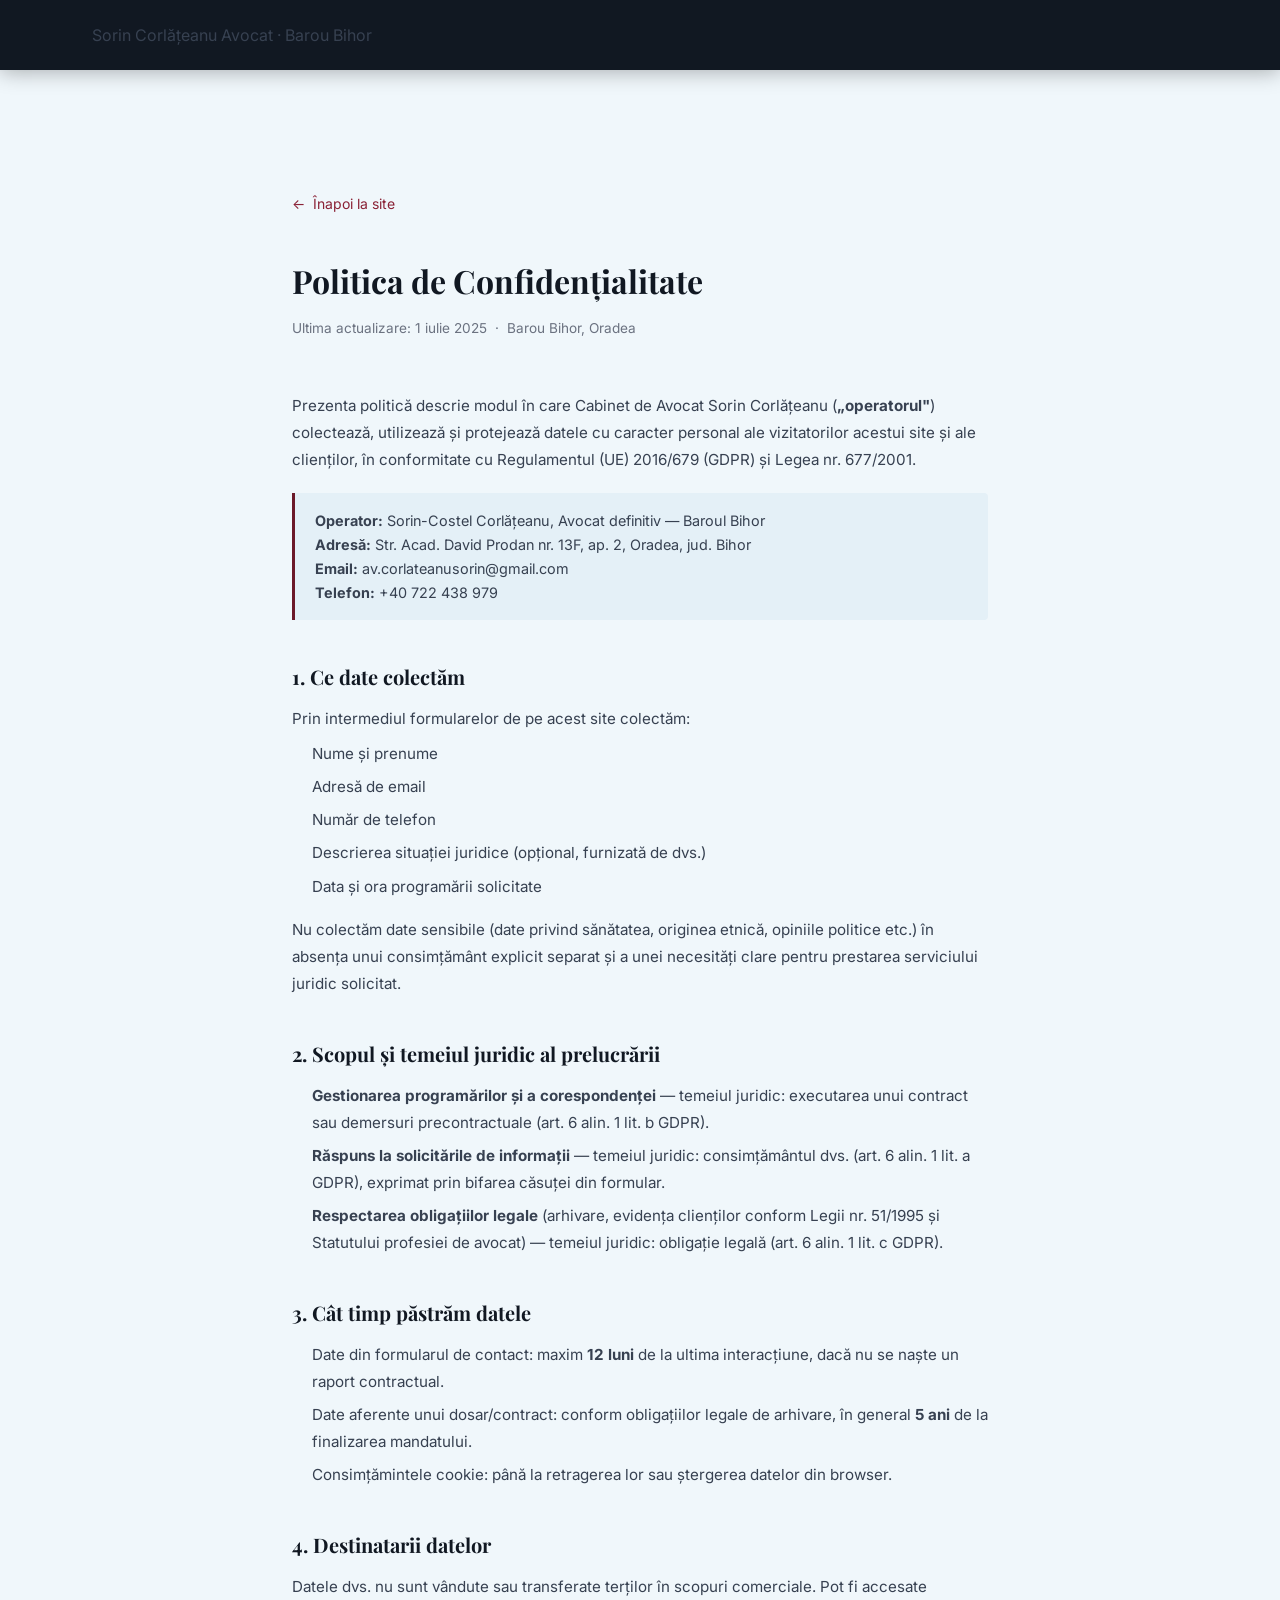
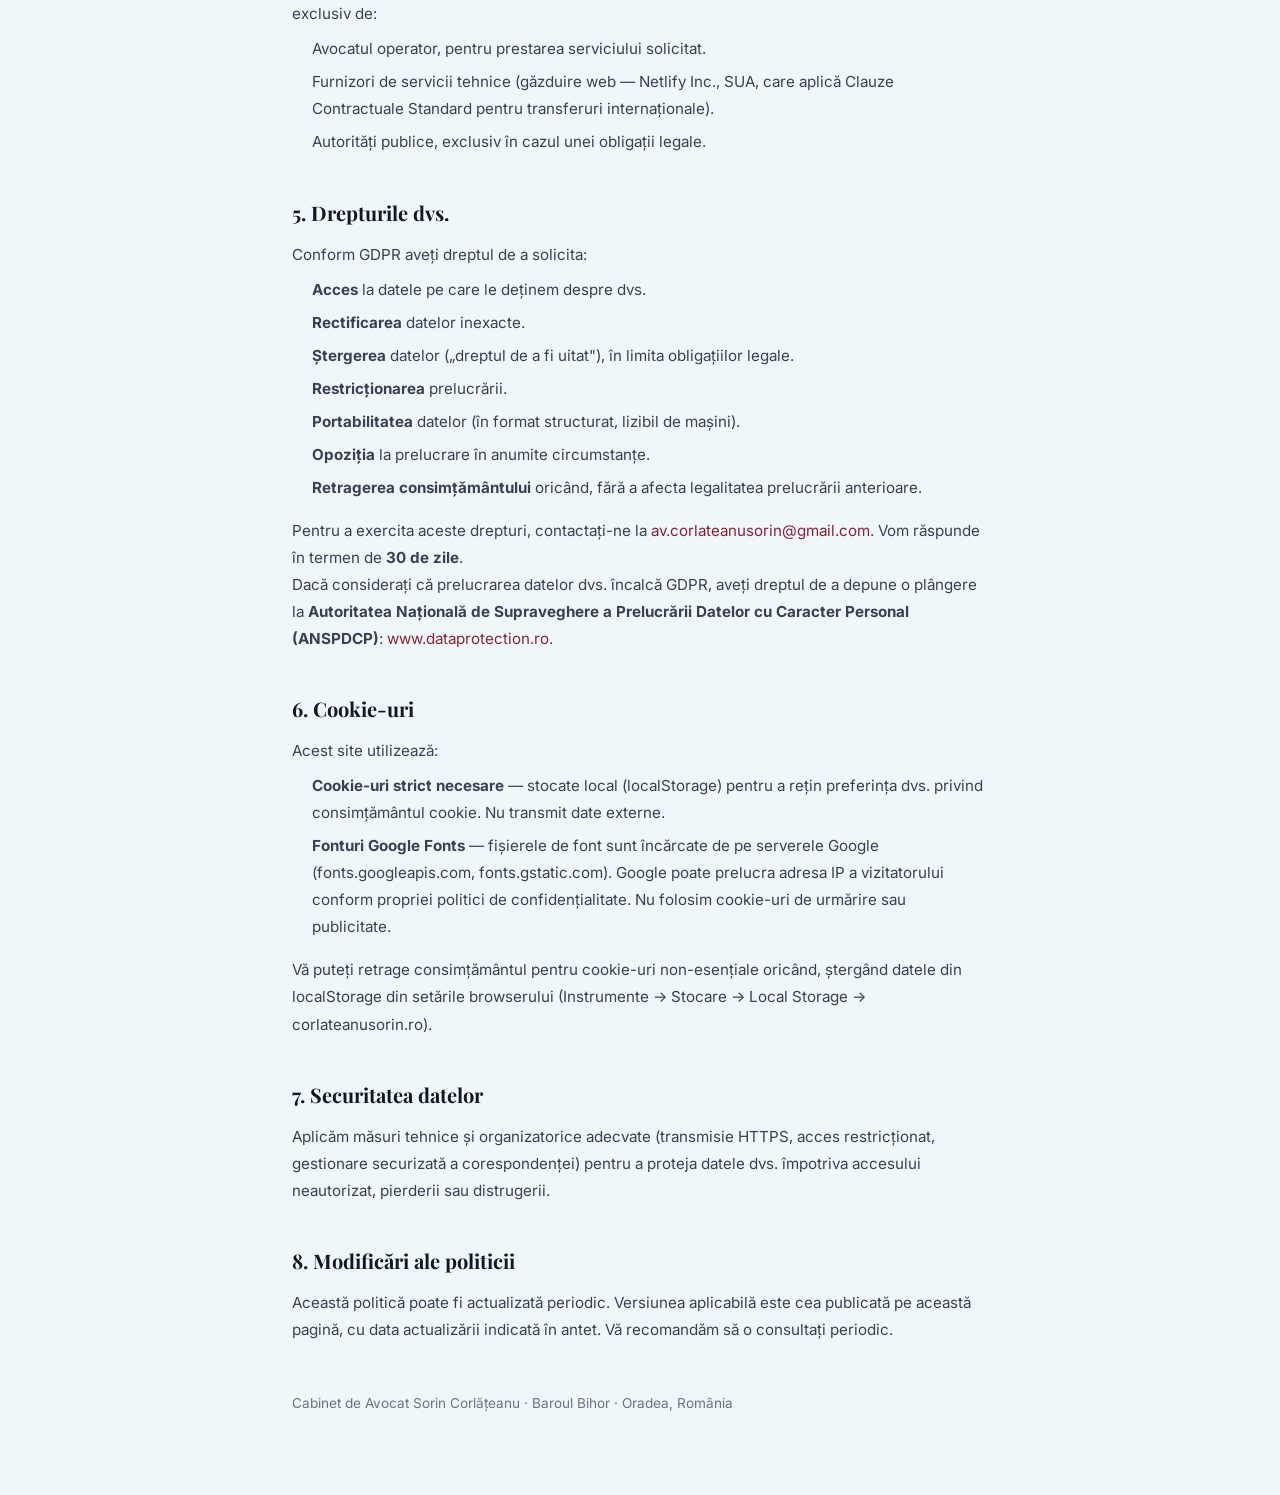
==== politica-confidentialitate.html @ 94edd4a7 "feat: initial commit — site avocat Sorin Corlățeanu HTML/CSS/JS pur: hero, despre, servicii, spete (" ====
<!DOCTYPE html>
<html lang="ro">
<head>
  <meta charset="UTF-8">
  <meta name="viewport" content="width=device-width, initial-scale=1.0">
  <meta name="robots" content="noindex, follow">
  <title>Politica de Confidențialitate — Av. Sorin Corlățeanu</title>
  <link rel="preconnect" href="https://fonts.googleapis.com">
  <link rel="preconnect" href="https://fonts.gstatic.com" crossorigin>
  <link href="https://fonts.googleapis.com/css2?family=Playfair+Display:ital,wght@0,400;0,600;0,700;1,400&family=Inter:wght@300;400;500;600&display=swap" rel="stylesheet">
  <link rel="stylesheet" href="css/style.css">
  <style>
    .policy-page { max-width: 760px; margin: 0 auto; padding: 120px 32px 80px; }
    .policy-page h1 { font-family: var(--serif); font-size: 2rem; color: var(--text-1); margin-bottom: 8px; }
    .policy-page .meta { font-size: 0.85rem; color: var(--text-3); margin-bottom: 52px; }
    .policy-page h2 { font-family: var(--serif); font-size: 1.25rem; color: var(--text-1); margin: 40px 0 12px; }
    .policy-page p, .policy-page li { font-size: 0.95rem; line-height: 1.78; color: var(--text-2); }
    .policy-page ul { padding-left: 20px; margin: 8px 0 16px; }
    .policy-page li { margin-bottom: 6px; }
    .policy-page a { color: var(--gold-mid); }
    .policy-page a:hover { color: var(--gold-light); }
    .back-link { display: inline-flex; align-items: center; gap: 8px; font-size: 0.875rem; color: var(--text-3); text-decoration: none; margin-bottom: 40px; }
    .back-link:hover { color: var(--gold-mid); }
    .back-link::before { content: '←'; }
    .highlight-box { background: var(--bg-alt); border-left: 3px solid var(--gold); border-radius: 0 var(--r-sm) var(--r-sm) 0; padding: 16px 20px; margin: 20px 0; font-size: 0.9rem; color: var(--text-2); }
  </style>
</head>
<body>
  <nav class="navbar scrolled" style="position:relative;">
    <div class="nav-container">
      <a href="index.html" class="nav-brand">
        <span class="brand-name">Sorin Corlățeanu</span>
        <span class="brand-subtitle">Avocat · Barou Bihor</span>
      </a>
    </div>
  </nav>

  <main class="policy-page">
    <a href="index.html" class="back-link">Înapoi la site</a>

    <h1>Politica de Confidențialitate</h1>
    <p class="meta">Ultima actualizare: 1 iulie 2025 &nbsp;·&nbsp; Barou Bihor, Oradea</p>

    <p>
      Prezenta politică descrie modul în care Cabinet de Avocat Sorin Corlățeanu
      (<strong>„operatorul"</strong>) colectează, utilizează și protejează datele cu caracter
      personal ale vizitatorilor acestui site și ale clienților, în conformitate cu
      Regulamentul (UE) 2016/679 (GDPR) și Legea nr. 677/2001.
    </p>

    <div class="highlight-box">
      <strong>Operator:</strong> Sorin-Costel Corlățeanu, Avocat definitiv — Baroul Bihor<br>
      <strong>Adresă:</strong> Str. Acad. David Prodan nr. 13F, ap. 2, Oradea, jud. Bihor<br>
      <strong>Email:</strong> av.corlateanusorin@gmail.com<br>
      <strong>Telefon:</strong> +40 722 438 979
    </div>

    <h2>1. Ce date colectăm</h2>
    <p>Prin intermediul formularelor de pe acest site colectăm:</p>
    <ul>
      <li>Nume și prenume</li>
      <li>Adresă de email</li>
      <li>Număr de telefon</li>
      <li>Descrierea situației juridice (opțional, furnizată de dvs.)</li>
      <li>Data și ora programării solicitate</li>
    </ul>
    <p>
      Nu colectăm date sensibile (date privind sănătatea, originea etnică, opiniile politice etc.)
      în absența unui consimțământ explicit separat și a unei necesități clare pentru prestarea
      serviciului juridic solicitat.
    </p>

    <h2>2. Scopul și temeiul juridic al prelucrării</h2>
    <ul>
      <li>
        <strong>Gestionarea programărilor și a corespondenței</strong> —
        temeiul juridic: executarea unui contract sau demersuri precontractuale
        (art. 6 alin. 1 lit. b GDPR).
      </li>
      <li>
        <strong>Răspuns la solicitările de informații</strong> —
        temeiul juridic: consimțământul dvs. (art. 6 alin. 1 lit. a GDPR),
        exprimat prin bifarea căsuței din formular.
      </li>
      <li>
        <strong>Respectarea obligațiilor legale</strong> (arhivare, evidența clienților conform
        Legii nr. 51/1995 și Statutului profesiei de avocat) —
        temeiul juridic: obligație legală (art. 6 alin. 1 lit. c GDPR).
      </li>
    </ul>

    <h2>3. Cât timp păstrăm datele</h2>
    <ul>
      <li>Date din formularul de contact: maxim <strong>12 luni</strong> de la ultima interacțiune, dacă nu se naște un raport contractual.</li>
      <li>Date aferente unui dosar/contract: conform obligațiilor legale de arhivare, în general <strong>5 ani</strong> de la finalizarea mandatului.</li>
      <li>Consimțămintele cookie: până la retragerea lor sau ștergerea datelor din browser.</li>
    </ul>

    <h2>4. Destinatarii datelor</h2>
    <p>
      Datele dvs. nu sunt vândute sau transferate terților în scopuri comerciale.
      Pot fi accesate exclusiv de:
    </p>
    <ul>
      <li>Avocatul operator, pentru prestarea serviciului solicitat.</li>
      <li>Furnizori de servicii tehnice (găzduire web — Netlify Inc., SUA, care aplică Clauze Contractuale Standard pentru transferuri internaționale).</li>
      <li>Autorități publice, exclusiv în cazul unei obligații legale.</li>
    </ul>

    <h2>5. Drepturile dvs.</h2>
    <p>Conform GDPR aveți dreptul de a solicita:</p>
    <ul>
      <li><strong>Acces</strong> la datele pe care le deținem despre dvs.</li>
      <li><strong>Rectificarea</strong> datelor inexacte.</li>
      <li><strong>Ștergerea</strong> datelor („dreptul de a fi uitat"), în limita obligațiilor legale.</li>
      <li><strong>Restricționarea</strong> prelucrării.</li>
      <li><strong>Portabilitatea</strong> datelor (în format structurat, lizibil de mașini).</li>
      <li><strong>Opoziția</strong> la prelucrare în anumite circumstanțe.</li>
      <li><strong>Retragerea consimțământului</strong> oricând, fără a afecta legalitatea prelucrării anterioare.</li>
    </ul>
    <p>
      Pentru a exercita aceste drepturi, contactați-ne la
      <a href="mailto:av.corlateanusorin@gmail.com">av.corlateanusorin@gmail.com</a>.
      Vom răspunde în termen de <strong>30 de zile</strong>.
    </p>
    <p>
      Dacă considerați că prelucrarea datelor dvs. încalcă GDPR, aveți dreptul de a depune o
      plângere la <strong>Autoritatea Națională de Supraveghere a Prelucrării Datelor cu Caracter Personal (ANSPDCP)</strong>:
      <a href="https://www.dataprotection.ro" target="_blank" rel="noopener">www.dataprotection.ro</a>.
    </p>

    <h2 id="cookies">6. Cookie-uri</h2>
    <p>Acest site utilizează:</p>
    <ul>
      <li>
        <strong>Cookie-uri strict necesare</strong> — stocate local (localStorage) pentru a rețin
        preferința dvs. privind consimțământul cookie. Nu transmit date externe.
      </li>
      <li>
        <strong>Fonturi Google Fonts</strong> — fișierele de font sunt încărcate de pe serverele
        Google (fonts.googleapis.com, fonts.gstatic.com). Google poate prelucra adresa IP a
        vizitatorului conform propriei politici de confidențialitate. Nu folosim cookie-uri
        de urmărire sau publicitate.
      </li>
    </ul>
    <p>
      Vă puteți retrage consimțământul pentru cookie-uri non-esențiale oricând,
      ștergând datele din localStorage din setările browserului (Instrumente → Stocare →
      Local Storage → corlateanusorin.ro).
    </p>

    <h2>7. Securitatea datelor</h2>
    <p>
      Aplicăm măsuri tehnice și organizatorice adecvate (transmisie HTTPS, acces restricționat,
      gestionare securizată a corespondenței) pentru a proteja datele dvs. împotriva
      accesului neautorizat, pierderii sau distrugerii.
    </p>

    <h2>8. Modificări ale politicii</h2>
    <p>
      Această politică poate fi actualizată periodic. Versiunea aplicabilă este cea publicată
      pe această pagină, cu data actualizării indicată în antet. Vă recomandăm să o consultați
      periodic.
    </p>

    <p style="margin-top: 48px; font-size: 0.85rem; color: var(--text-3);">
      Cabinet de Avocat Sorin Corlățeanu · Baroul Bihor · Oradea, România
    </p>
  </main>
</body>
</html>
---- css/style.css ----
/* ============================================================
   VARIABILE & RESET
   ============================================================ */
:root {
  /* Fundal */
  --bg-page:    #f0f7fb;      /* albastru marin foarte deschis */
  --bg-alt:     #e4f0f7;      /* ușor mai adânc — secțiuni alternante */
  --bg-dark:    #111822;      /* nav + footer */
  --bg-card:    #ffffff;      /* carduri albe pe fundal albastru — contrast curat */

  /* Accent — bordeaux / vișiniu închis */
  --gold:        #6b1929;
  --gold-mid:    #8a2236;
  --gold-light:  #b03050;
  --gold-alpha:  rgba(107, 25, 41, 0.07);
  --gold-border: rgba(107, 25, 41, 0.16);

  /* Text */
  --text-1:  #111822;         /* titluri */
  --text-2:  #374151;         /* corp de text */
  --text-3:  #6b7280;         /* text secundar */
  --text-inv:#f0ece3;         /* text pe fundal închis */

  /* Borduri */
  --border:      #e4ddd1;
  --border-dark: #cdc5b5;

  /* Stare */
  --success: #2d6e4a;
  --warning: #9a5818;

  /* Dimensiuni */
  --r-sm:  4px;
  --r-md:  8px;
  --r-lg:  14px;
  --r-xl:  20px;

  --shadow-card:  0 2px 18px rgba(0,0,0,0.07);
  --shadow-hover: 0 4px 28px rgba(0,0,0,0.12);

  --serif: 'Playfair Display', Georgia, 'Times New Roman', serif;
  --sans:  'Inter', system-ui, -apple-system, sans-serif;

  --ease: 0.25s ease;
  --nav-h: 70px;
}

*, *::before, *::after { box-sizing: border-box; margin: 0; padding: 0; }
html { scroll-behavior: smooth; font-size: 16px; }
body {
  background: var(--bg-page);
  color: var(--text-2);
  font-family: var(--sans);
  line-height: 1.65;
  overflow-x: hidden;
}
a { color: inherit; text-decoration: none; }
ul { list-style: none; }
img { max-width: 100%; display: block; }
button { cursor: pointer; border: none; background: none; font-family: inherit; color: inherit; }
input, textarea, select { font-family: inherit; }

/* ============================================================
   LAYOUT
   ============================================================ */
.container {
  max-width: 1160px;
  margin: 0 auto;
  padding: 0 32px;
}
.section { padding: 96px 0; }

.section-header {
  text-align: center;
  max-width: 660px;
  margin: 0 auto 64px;
}
.section-label {
  display: block;
  font-size: 0.7rem;
  font-weight: 600;
  letter-spacing: 0.22em;
  text-transform: uppercase;
  color: var(--gold-mid);
  margin-bottom: 14px;
}
.section-title {
  font-family: var(--serif);
  font-size: clamp(1.8rem, 3.4vw, 2.5rem);
  font-weight: 600;
  color: var(--text-1);
  line-height: 1.24;
  margin-bottom: 18px;
}
.section-title em { font-style: italic; color: var(--gold-mid); }
.section-title .accent-plain { font-style: normal; color: var(--gold-mid); }
.section-subtitle { color: var(--text-3); font-size: 1rem; line-height: 1.75; }

/* ============================================================
   BUTOANE
   ============================================================ */
.btn {
  display: inline-flex;
  align-items: center;
  gap: 9px;
  padding: 13px 30px;
  border-radius: var(--r-sm);
  font-size: 0.875rem;
  font-weight: 500;
  letter-spacing: 0.04em;
  transition: background var(--ease), color var(--ease), border-color var(--ease);
  cursor: pointer;
  white-space: nowrap;
}
.btn-primary {
  background: var(--text-1);
  color: #ffffff;
  border: 2px solid var(--text-1);
}
.btn-primary:hover {
  background: #1e2d40;
  border-color: #1e2d40;
}
.btn-ghost {
  background: transparent;
  color: var(--text-1);
  border: 2px solid var(--border-dark);
}
.btn-ghost:hover {
  border-color: var(--gold);
  color: var(--gold);
}
.btn-full { width: 100%; justify-content: center; }
.btn-sm { padding: 8px 18px; font-size: 0.82rem; }
.optional { font-size: 0.76rem; color: var(--text-3); font-weight: 400; }

/* ============================================================
   NAVIGARE
   ============================================================ */
.navbar {
  position: fixed;
  top: 0; left: 0; right: 0;
  z-index: 900;
  height: var(--nav-h);
  background: var(--bg-dark);
}
.navbar.scrolled {
  box-shadow: 0 2px 20px rgba(0,0,0,0.3);
}
.nav-container {
  max-width: 1160px;
  margin: 0 auto;
  padding: 0 32px;
  height: 100%;
  display: flex;
  align-items: center;
  justify-content: space-between;
}
.nav-logo { display: flex; align-items: center; gap: 13px; }
.logo-initials {
  width: 38px; height: 38px;
  border: 1px solid var(--gold-light);
  border-radius: 50%;
  display: flex; align-items: center; justify-content: center;
  font-family: var(--serif);
  font-size: 0.78rem;
  color: var(--gold-light);
  font-weight: 600;
  flex-shrink: 0;
  letter-spacing: 0.04em;
}
.logo-name {
  font-family: var(--serif);
  font-size: 1rem;
  color: var(--text-inv);
  letter-spacing: 0.03em;
}
.nav-links { display: flex; align-items: center; gap: 2px; }
.nav-link {
  padding: 8px 14px;
  font-size: 0.82rem;
  color: rgba(240,236,227,0.7);
  letter-spacing: 0.03em;
  transition: color var(--ease);
  position: relative;
}
.nav-link::after {
  content: '';
  position: absolute;
  bottom: 2px; left: 14px; right: 14px;
  height: 1px;
  background: var(--gold-light);
  transform: scaleX(0);
  transition: transform var(--ease);
  transform-origin: center;
}
.nav-link:hover, .nav-link.active { color: var(--text-inv); }
.nav-link:hover::after, .nav-link.active::after { transform: scaleX(1); }

.nav-toggle {
  display: none; flex-direction: column; gap: 5px; padding: 8px;
}
.nav-toggle span {
  display: block; width: 23px; height: 1.5px;
  background: var(--text-inv);
  border-radius: 2px;
  transition: var(--ease);
}
.nav-toggle.open span:nth-child(1) { transform: translateY(6.5px) rotate(45deg); }
.nav-toggle.open span:nth-child(2) { opacity: 0; }
.nav-toggle.open span:nth-child(3) { transform: translateY(-6.5px) rotate(-45deg); }

/* ============================================================
   HERO
   ============================================================ */
.hero {
  position: relative;
  min-height: 100vh;
  display: flex;
  flex-direction: column;
  align-items: center;
  justify-content: center;
  background: var(--bg-alt);
  overflow: hidden;
}

/* Linie decorativă stânga */
.hero::before {
  content: '';
  position: absolute;
  left: 72px; top: 18%; bottom: 18%;
  width: 1px;
  background: linear-gradient(to bottom, transparent, var(--gold-border), transparent);
}
/* Linie decorativă dreapta */
.hero::after {
  content: '';
  position: absolute;
  right: 72px; top: 18%; bottom: 18%;
  width: 1px;
  background: linear-gradient(to bottom, transparent, var(--gold-border), transparent);
}

.hero-content {
  position: relative;
  text-align: center;
  padding: 0 40px;
  max-width: 780px;
}
.hero-pretitle {
  font-size: 0.7rem;
  font-weight: 500;
  letter-spacing: 0.3em;
  text-transform: uppercase;
  color: var(--gold-mid);
  margin-bottom: 26px;
}
.hero-name {
  font-family: var(--serif);
  font-size: clamp(2.8rem, 6vw, 4.5rem);
  font-weight: 700;
  line-height: 1.08;
  color: var(--text-1);
  margin-bottom: 26px;
  letter-spacing: -0.01em;
}
.hero-name em { font-style: italic; color: var(--gold-mid); }

.hero-tagline {
  font-size: 1rem;
  color: var(--text-3);
  max-width: 520px;
  margin: 0 auto 44px;
  line-height: 1.8;
}
.hero-actions {
  display: flex;
  align-items: center;
  justify-content: center;
  gap: 14px;
  flex-wrap: wrap;
}

/* Hero meta — info strip sub butoane */
.hero-meta {
  display: flex;
  align-items: center;
  justify-content: center;
  gap: 14px;
  margin-top: 36px;
  flex-wrap: wrap;
}
.hero-meta-item {
  font-size: 0.75rem;
  color: var(--text-3);
  display: flex;
  align-items: center;
  gap: 7px;
  letter-spacing: 0.03em;
}
.hero-meta-item i {
  color: var(--gold-mid);
  font-size: 0.7rem;
}
.hero-meta-sep {
  color: var(--border-dark);
  font-size: 1rem;
  line-height: 1;
  user-select: none;
}

/* Scroll indicator — poziționat absolut, fără conflict de transform */
.hero-scroll-indicator {
  position: absolute;
  bottom: 36px;
  left: 0; right: 0;
  display: flex;
  flex-direction: column;
  align-items: center;
  gap: 8px;
  color: var(--text-3);
  font-size: 0.62rem;
  letter-spacing: 0.2em;
  text-transform: uppercase;
  pointer-events: none;
}
.scroll-line {
  width: 1px;
  height: 44px;
  background: linear-gradient(to bottom, var(--gold-mid), transparent);
  animation: scrollPulse 2.6s ease-in-out infinite;
}
@keyframes scrollPulse {
  0%   { transform: scaleY(0); transform-origin: top; opacity: 0; }
  40%  { opacity: 1; }
  50%  { transform: scaleY(1); transform-origin: top; }
  51%  { transform: scaleY(1); transform-origin: bottom; }
  90%  { opacity: 1; }
  100% { transform: scaleY(0); transform-origin: bottom; opacity: 0; }
}

/* ============================================================
   DESPRE
   ============================================================ */
.despre { background: var(--bg-page); }
.despre-grid {
  display: grid;
  grid-template-columns: 340px 1fr;
  gap: 80px;
  align-items: start;
}
.despre-image-col { position: relative; }
.image-placeholder {
  width: 100%;
  aspect-ratio: 3 / 4;
  background: var(--bg-alt);
  border: 1px solid var(--border);
  border-radius: var(--r-lg);
  display: flex; flex-direction: column;
  align-items: center; justify-content: center;
  gap: 16px;
  color: var(--text-3);
}
.image-placeholder i { font-size: 3rem; color: var(--gold-light); opacity: 0.4; }
.image-placeholder span { font-size: 0.75rem; letter-spacing: 0.12em; text-transform: uppercase; }

.despre-badge {
  position: absolute;
  bottom: -20px; right: -20px;
  width: 106px; height: 106px;
  background: var(--text-1);
  border-radius: 50%;
  display: flex; flex-direction: column;
  align-items: center; justify-content: center;
  color: #fff;
}
.badge-number {
  font-family: var(--serif);
  font-size: 1.8rem; font-weight: 700; line-height: 1;
}
.badge-label {
  font-size: 0.56rem; font-weight: 600;
  text-align: center; text-transform: uppercase;
  letter-spacing: 0.07em; margin-top: 5px;
  color: var(--gold-light);
}

.despre-content .section-label,
.despre-content .section-title { text-align: left; }
.despre-text { color: var(--text-3); line-height: 1.82; margin-bottom: 20px; }

.despre-stats {
  display: grid; grid-template-columns: repeat(3, 1fr);
  gap: 0;
  margin: 36px 0;
  border: 1px solid var(--border);
  border-radius: var(--r-md);
  overflow: hidden;
}
.stat {
  text-align: center;
  padding: 22px 16px;
  border-right: 1px solid var(--border);
}
.stat:last-child { border-right: none; }
.stat-number {
  display: block;
  font-family: var(--serif);
  font-size: 2rem; font-weight: 700;
  color: var(--gold-mid);
  line-height: 1; margin-bottom: 6px;
}
.stat-label { font-size: 0.7rem; color: var(--text-3); text-transform: uppercase; letter-spacing: 0.07em; }

.despre-credentials { display: flex; flex-direction: column; gap: 18px; }

/* Limbi de comunicare */
.limbi-section {
  margin-top: 32px;
  padding-top: 28px;
  border-top: 1px solid var(--border);
}
.limbi-title {
  font-size: 0.68rem;
  font-weight: 600;
  letter-spacing: 0.18em;
  text-transform: uppercase;
  color: var(--gold-mid);
  margin-bottom: 18px;
}
.limbi-list { display: flex; flex-direction: column; gap: 14px; }
.limba-item {
  display: grid;
  grid-template-columns: 200px 1fr;
  align-items: center;
  gap: 18px;
}
.limba-name {
  display: block;
  font-size: 0.875rem;
  font-weight: 500;
  color: var(--text-1);
  margin-bottom: 2px;
}
.limba-level { font-size: 0.74rem; color: var(--text-3); }
.limba-bar {
  height: 3px;
  background: var(--border);
  border-radius: 2px;
  overflow: hidden;
}
.limba-fill {
  height: 100%;
  background: linear-gradient(to right, var(--gold-mid), var(--gold-light));
  border-radius: 2px;
}
.credential { display: flex; align-items: flex-start; gap: 14px; }
.credential i { font-size: 1rem; color: var(--gold-mid); margin-top: 3px; flex-shrink: 0; width: 18px; }
.credential strong { display: block; color: var(--text-1); font-size: 0.9rem; margin-bottom: 2px; }
.credential span { font-size: 0.82rem; color: var(--text-3); }

/* ============================================================
   SERVICII
   ============================================================ */
.servicii { background: var(--bg-alt); }
.servicii-grid {
  display: grid; grid-template-columns: repeat(3, 1fr); gap: 20px;
}
/* 2 domenii principale — centrat, mai lat */
.servicii-grid--2 {
  grid-template-columns: repeat(2, 1fr);
  max-width: 760px;
  margin: 0 auto;
}

/* Domeniu complementar */
.servicii-complementare {
  max-width: 760px;
  margin: 28px auto 0;
}
.complementare-label {
  display: block;
  font-size: 0.68rem;
  font-weight: 600;
  letter-spacing: 0.18em;
  text-transform: uppercase;
  color: var(--text-3);
  margin-bottom: 10px;
  padding-left: 2px;
}
.complementare-item {
  display: flex;
  align-items: center;
  gap: 16px;
  background: var(--bg-card);
  border: 1px solid var(--border);
  border-left: 3px solid var(--gold-border);
  border-radius: var(--r-md);
  padding: 16px 20px;
  transition: border-color var(--ease);
}
.complementare-item:hover { border-left-color: var(--gold-mid); }
.complementare-icon {
  width: 36px; height: 36px; flex-shrink: 0;
  background: var(--bg-alt);
  border-radius: var(--r-sm);
  display: flex; align-items: center; justify-content: center;
}
.complementare-icon i { font-size: 0.95rem; color: var(--gold-mid); }
.complementare-text { flex: 1; }
.complementare-text strong { display: block; font-size: 0.9rem; color: var(--text-1); margin-bottom: 3px; }
.complementare-text span { font-size: 0.8rem; color: var(--text-3); line-height: 1.5; }

.serviciu-card {
  background: var(--bg-card);
  border: 1px solid var(--border);
  border-radius: var(--r-lg);
  padding: 36px 28px;
  transition: border-color var(--ease), box-shadow var(--ease);
  display: flex;
  flex-direction: column;
}
.serviciu-card:hover {
  border-color: var(--gold-border);
  box-shadow: var(--shadow-hover);
}
.serviciu-icon {
  width: 48px; height: 48px;
  background: var(--bg-alt);
  border: 1px solid var(--border);
  border-radius: var(--r-md);
  display: flex; align-items: center; justify-content: center;
  margin-bottom: 20px;
  transition: border-color var(--ease), background var(--ease);
}
.serviciu-card:hover .serviciu-icon {
  background: var(--gold-alpha);
  border-color: var(--gold-border);
}
.serviciu-icon i { font-size: 1.2rem; color: var(--gold-mid); }
.serviciu-card h3 { font-family: var(--serif); font-size: 1.1rem; color: var(--text-1); margin-bottom: 10px; }
.serviciu-card p { font-size: 0.875rem; color: var(--text-3); line-height: 1.72; margin-bottom: 20px; flex: 1; }
.svc-lines { font-size: 0.875rem; color: var(--text-3); line-height: 1.72; margin-bottom: 20px; flex: 1; }
.svc-lines span { display: block; }
.card-link {
  font-size: 0.81rem; color: var(--gold); font-weight: 500;
  display: flex; align-items: center; gap: 7px;
  transition: color var(--ease), gap var(--ease);
}
.card-link:hover { gap: 11px; color: var(--gold-mid); }

/* ============================================================
   SPETE
   ============================================================ */
.spete { background: var(--bg-page); }

.spete-filters {
  display: flex; flex-wrap: wrap; gap: 8px;
  justify-content: center; margin-bottom: 48px;
}
.filter-btn {
  padding: 7px 18px;
  border: 1px solid var(--border);
  border-radius: 100px;
  font-size: 0.8rem; color: var(--text-3);
  background: transparent;
  transition: all var(--ease);
}
.filter-btn:hover { border-color: var(--gold-border); color: var(--gold); }
.filter-btn.active { background: var(--text-1); border-color: var(--text-1); color: #fff; font-weight: 500; }

.spete-grid { display: grid; grid-template-columns: repeat(3, 1fr); gap: 20px; }

.speta-card {
  background: var(--bg-card);
  border: 1px solid var(--border);
  border-radius: var(--r-lg);
  padding: 26px;
  display: flex; flex-direction: column; gap: 14px;
  transition: border-color var(--ease), box-shadow var(--ease);
}
.speta-card:hover { border-color: var(--gold-border); box-shadow: var(--shadow-card); }

.speta-header { display: flex; align-items: center; justify-content: space-between; gap: 8px; }
.speta-badge {
  font-size: 0.66rem; font-weight: 600;
  letter-spacing: 0.07em; text-transform: uppercase;
  padding: 4px 11px; border-radius: 100px;
}
.speta-badge.penal           { background: #fff0f0; color: #b83232; }
.speta-badge.procesual       { background: #eff4ff; color: #3b6fcb; }
.speta-badge.contraventional { background: #fff8ee; color: #9a5010; }

.speta-date { font-size: 0.74rem; color: var(--text-3); flex-shrink: 0; }
.speta-title { font-family: var(--serif); font-size: 1rem; color: var(--text-1); line-height: 1.44; }
.speta-summary { font-size: 0.855rem; color: var(--text-3); line-height: 1.72; flex: 1; }
.speta-footer {
  display: flex; align-items: center; justify-content: space-between; gap: 10px;
  padding-top: 14px; border-top: 1px solid var(--border);
}
.speta-result { font-size: 0.75rem; font-weight: 500; display: flex; align-items: center; gap: 6px; }
.result-success { color: var(--success); }
.result-partial { color: var(--warning); }
.speta-btn {
  font-size: 0.79rem; color: var(--gold); font-weight: 500;
  display: flex; align-items: center; gap: 6px;
  transition: color var(--ease), gap var(--ease);
  background: none; border: none; cursor: pointer; white-space: nowrap;
}
.speta-btn:hover { gap: 10px; color: var(--gold-mid); }
.spete-coming-soon {
  text-align: center;
  padding: 52px 24px;
  border: 1px dashed var(--gold-border);
  border-radius: var(--r-lg);
  color: var(--text-3);
}
.spete-coming-soon i {
  font-size: 2rem;
  color: var(--gold-mid);
  opacity: 0.4;
  margin-bottom: 14px;
  display: block;
}
.spete-coming-soon p {
  font-size: 0.92rem;
  font-style: italic;
}
.spete-cta { text-align: center; margin-top: 48px; }

/* ============================================================
   MODAL SPEȚĂ
   ============================================================ */
.modal-overlay {
  position: fixed; inset: 0;
  background: rgba(17,24,34,0.55);
  backdrop-filter: blur(4px);
  z-index: 1000;
  display: none;
  align-items: center; justify-content: center;
  padding: 24px;
}
.modal-overlay.open { display: flex; }
.modal {
  background: var(--bg-card);
  border: 1px solid var(--border);
  border-radius: var(--r-xl);
  padding: 48px 52px;
  max-width: 660px; width: 100%;
  max-height: 88vh; overflow-y: auto;
  position: relative;
  box-shadow: 0 24px 60px rgba(0,0,0,0.2);
}
.modal-close {
  position: absolute; top: 18px; right: 18px;
  width: 34px; height: 34px; border-radius: 50%;
  background: var(--bg-alt); color: var(--text-3);
  display: flex; align-items: center; justify-content: center;
  font-size: 0.88rem;
  transition: all var(--ease);
}
.modal-close:hover { background: var(--text-1); color: #fff; }
.modal-badge-el { display: inline-block; margin-bottom: 16px; }
.modal-title { font-family: var(--serif); font-size: 1.45rem; color: var(--text-1); margin-bottom: 8px; }
.modal-meta { font-size: 0.8rem; color: var(--text-3); margin-bottom: 22px; }
.modal-body { color: var(--text-3); line-height: 1.8; font-size: 0.9rem; }
.modal-body p + p { margin-top: 12px; }
.modal-result-el {
  margin-top: 22px; padding: 14px 16px;
  background: var(--bg-alt);
  border-left: 3px solid var(--gold-mid);
  border-radius: 0 var(--r-sm) var(--r-sm) 0;
  font-size: 0.86rem; color: var(--text-2);
}

/* ============================================================
   PROGRAMARE / CALENDAR
   ============================================================ */
.programare { background: var(--bg-alt); }
.programare-layout {
  display: grid; grid-template-columns: 1fr 1fr;
  gap: 40px; align-items: start;
}
.calendar-col { display: flex; flex-direction: column; gap: 20px; }

.calendar {
  background: var(--bg-card);
  border: 1px solid var(--border);
  border-radius: var(--r-lg);
  padding: 26px;
}
.calendar-header { display: flex; align-items: center; justify-content: space-between; margin-bottom: 22px; }
.cal-nav {
  width: 34px; height: 34px; border-radius: 50%;
  border: 1px solid var(--border); color: var(--text-3);
  display: flex; align-items: center; justify-content: center;
  font-size: 0.78rem; transition: all var(--ease);
}
.cal-nav:hover { background: var(--text-1); border-color: var(--text-1); color: #fff; }
.cal-month-year { font-family: var(--serif); font-size: 1rem; color: var(--text-1); }

.calendar-weekdays {
  display: grid; grid-template-columns: repeat(7, 1fr);
  gap: 2px; margin-bottom: 6px;
}
.calendar-weekdays span {
  text-align: center; font-size: 0.66rem; font-weight: 600;
  letter-spacing: 0.05em; text-transform: uppercase;
  color: var(--text-3); padding: 4px 0;
}
.wd-weekend { opacity: 0.45; }

.calendar-days { display: grid; grid-template-columns: repeat(7, 1fr); gap: 2px; }
.cal-day {
  aspect-ratio: 1;
  display: flex; align-items: center; justify-content: center;
  border-radius: var(--r-sm); font-size: 0.82rem; color: var(--text-2);
  cursor: pointer; transition: all var(--ease); position: relative;
  user-select: none;
}
.cal-day.empty { cursor: default; }
.cal-day.past { color: var(--text-3); opacity: 0.35; cursor: not-allowed; pointer-events: none; }
.cal-day.weekend { color: var(--text-3); opacity: 0.4; cursor: not-allowed; pointer-events: none; }
.cal-day.available:hover { background: var(--gold-alpha); color: var(--gold-mid); }
.cal-day.today { background: var(--bg-alt); font-weight: 600; }
.cal-day.booked::after {
  content: '';
  position: absolute; bottom: 3px; left: 50%; transform: translateX(-50%);
  width: 4px; height: 4px; background: var(--gold-mid); border-radius: 50%; opacity: 0.4;
}
.cal-day.selected { background: var(--text-1) !important; color: #fff !important; font-weight: 600; }
.cal-day.selected::after { display: none; }

.calendar-legend {
  display: flex; gap: 18px; flex-wrap: wrap;
  margin-top: 18px; padding-top: 14px;
  border-top: 1px solid var(--border);
}
.legend-item { display: flex; align-items: center; gap: 7px; font-size: 0.7rem; color: var(--text-3); }
.legend-dot { width: 8px; height: 8px; border-radius: 50%; }
.ld-avail   { background: var(--gold-mid); opacity: 0.65; }
.ld-partial { background: transparent; border: 1.5px solid var(--gold-mid); opacity: 0.55; }
.ld-sel     { background: var(--text-1); }

/* Timeslots */
.timeslots-wrapper {
  display: none;
  background: var(--bg-card);
  border: 1px solid var(--border);
  border-radius: var(--r-lg);
  padding: 22px;
}
.timeslots-title {
  font-family: var(--serif); font-size: 0.96rem; color: var(--text-1);
  margin-bottom: 14px; display: flex; align-items: center; gap: 8px; flex-wrap: wrap;
}
.timeslots-title i { color: var(--gold-mid); font-size: 0.9rem; }
.timeslots { display: grid; grid-template-columns: repeat(4, 1fr); gap: 7px; }
.timeslot {
  padding: 9px 4px; text-align: center;
  border: 1px solid var(--border); border-radius: var(--r-sm);
  font-size: 0.8rem; color: var(--text-3); transition: all var(--ease); cursor: pointer;
}
.timeslot:hover:not(.booked-slot) { border-color: var(--gold-border); color: var(--gold-mid); background: var(--gold-alpha); }
.timeslot.selected-slot { background: var(--text-1); border-color: var(--text-1); color: #fff; font-weight: 600; }
.timeslot.booked-slot { opacity: 0.25; cursor: not-allowed; text-decoration: line-through; pointer-events: none; }

/* Formular programare */
.booking-form-wrapper {
  display: none;
  background: var(--bg-card);
  border: 1px solid var(--border);
  border-radius: var(--r-lg);
  padding: 34px;
}
.booking-form-title { font-family: var(--serif); font-size: 1.25rem; color: var(--text-1); margin-bottom: 18px; }
.booking-summary {
  background: var(--bg-alt);
  border-left: 3px solid var(--gold-mid);
  border-radius: 0 var(--r-sm) var(--r-sm) 0;
  padding: 13px 16px; margin-bottom: 24px;
  font-size: 0.875rem; color: var(--text-3); line-height: 1.8;
}
.booking-summary strong { color: var(--text-1); }

.booking-success {
  display: none; text-align: center; padding: 32px 0;
}
.success-icon { font-size: 2.8rem; color: var(--success); margin-bottom: 16px; }
.booking-success h3 { font-family: var(--serif); font-size: 1.45rem; color: var(--text-1); margin-bottom: 10px; }
.booking-success p { color: var(--text-3); margin-bottom: 26px; font-size: 0.9rem; }

/* ============================================================
   FORMULARE (shared)
   ============================================================ */
.form-group { margin-bottom: 16px; }
.form-row { display: grid; grid-template-columns: 1fr 1fr; gap: 14px; }
.form-group label {
  display: block; font-size: 0.78rem; font-weight: 500;
  color: var(--text-2); margin-bottom: 7px; letter-spacing: 0.02em;
}
.form-group input,
.form-group textarea,
.form-group select {
  width: 100%;
  background: var(--bg-alt);
  border: 1px solid var(--border);
  border-radius: var(--r-sm);
  padding: 11px 14px;
  font-size: 0.875rem;
  color: var(--text-1);
  transition: border-color var(--ease), box-shadow var(--ease);
  outline: none;
}
.form-group input::placeholder,
.form-group textarea::placeholder { color: var(--text-3); }
.form-group input:focus,
.form-group textarea:focus,
.form-group select:focus {
  border-color: var(--gold-mid);
  box-shadow: 0 0 0 3px rgba(122,92,20,0.08);
  background: var(--bg-card);
}
.form-group select {
  appearance: none; cursor: pointer;
  background-image: url("data:image/svg+xml,%3Csvg xmlns='http://www.w3.org/2000/svg' width='11' height='7' viewBox='0 0 11 7'%3E%3Cpath d='M1 1l4.5 4.5L10 1' stroke='%236b7280' stroke-width='1.5' fill='none' stroke-linecap='round' stroke-linejoin='round'/%3E%3C/svg%3E");
  background-repeat: no-repeat;
  background-position: right 13px center;
  padding-right: 36px;
}
.form-group textarea { resize: vertical; min-height: 106px; }
.form-checkbox { display: flex; align-items: flex-start; gap: 11px; }
.form-checkbox input[type="checkbox"] {
  width: 16px; height: 16px; flex-shrink: 0; margin-top: 2px;
  accent-color: var(--text-1); cursor: pointer;
}
.form-checkbox label { font-size: 0.79rem; color: var(--text-3); line-height: 1.55; margin-bottom: 0; }
.link-gold { color: var(--gold); text-decoration: underline; }
.link-gold:hover { color: var(--gold-mid); }

/* ============================================================
   CONTACT
   ============================================================ */
.contact { background: var(--bg-page); }
.contact-grid { display: grid; grid-template-columns: 340px 1fr; gap: 64px; align-items: start; }
.contact-info { display: flex; flex-direction: column; gap: 26px; }
.contact-item { display: flex; align-items: flex-start; gap: 14px; }
.contact-icon {
  width: 42px; height: 42px;
  background: var(--bg-alt);
  border: 1px solid var(--border);
  border-radius: var(--r-md);
  display: flex; align-items: center; justify-content: center; flex-shrink: 0;
}
.contact-icon i { color: var(--gold-mid); font-size: 0.92rem; }
.contact-item strong { display: block; color: var(--text-1); font-size: 0.88rem; margin-bottom: 4px; }
.contact-item p, .contact-item a { color: var(--text-3); font-size: 0.865rem; line-height: 1.6; transition: color var(--ease); }
.contact-item a:hover { color: var(--gold); }
.contact-social { display: flex; gap: 10px; padding-top: 2px; }
.social-link {
  width: 38px; height: 38px;
  border: 1px solid var(--border); border-radius: 50%;
  display: flex; align-items: center; justify-content: center;
  color: var(--text-3); font-size: 0.86rem;
  transition: all var(--ease);
}
.social-link:hover { background: var(--text-1); border-color: var(--text-1); color: #fff; }

.contact-form {
  background: var(--bg-card);
  border: 1px solid var(--border);
  border-radius: var(--r-lg);
  padding: 38px;
}
.contact-success {
  display: none; margin-top: 14px;
  padding: 12px 16px;
  background: #f0faf5; border: 1px solid #b4d8c4;
  border-radius: var(--r-sm);
  color: var(--success); font-size: 0.86rem; text-align: center;
}

/* ============================================================
   FOOTER
   ============================================================ */
.footer {
  background: var(--bg-dark);
  padding: 80px 0 0;
}
.footer-grid {
  display: grid; grid-template-columns: 2fr 1fr 1fr 2fr;
  gap: 44px; margin-bottom: 60px;
}
.footer-logo { display: flex; align-items: center; gap: 13px; margin-bottom: 14px; }
.footer-tagline { font-size: 0.845rem; color: rgba(240,236,227,0.5); line-height: 1.65; margin-bottom: 20px; }
.footer-social { display: flex; gap: 10px; }
.footer-social a {
  width: 34px; height: 34px;
  border: 1px solid rgba(255,255,255,0.12); border-radius: 50%;
  display: flex; align-items: center; justify-content: center;
  color: rgba(240,236,227,0.5); font-size: 0.8rem;
  transition: all var(--ease);
}
.footer-social a:hover { background: var(--gold-mid); border-color: var(--gold-mid); color: #fff; }

.footer-links h4, .footer-legal h4 {
  font-family: var(--sans); font-size: 0.68rem; font-weight: 600;
  letter-spacing: 0.16em; text-transform: uppercase;
  color: var(--gold-light); margin-bottom: 18px;
}
.footer-links ul, .footer-legal ul { display: flex; flex-direction: column; gap: 9px; margin-bottom: 16px; }
.footer-links a, .footer-legal a { font-size: 0.845rem; color: rgba(240,236,227,0.5); transition: color var(--ease); }
.footer-links a:hover, .footer-legal a:hover { color: var(--text-inv); }
.footer-disclaimer {
  font-size: 0.74rem; color: rgba(240,236,227,0.3);
  line-height: 1.65; font-style: italic;
}
.footer-bottom {
  border-top: 1px solid rgba(255,255,255,0.07);
  padding: 24px 0; display: flex; flex-direction: column; gap: 5px;
}
.footer-bottom p { font-size: 0.74rem; color: rgba(240,236,227,0.3); }

/* ============================================================
   ANIMAȚII SCROLL
   ============================================================ */
.anim-fade {
  opacity: 0;
  transform: translateY(20px);
  transition: opacity 0.55s ease, transform 0.55s ease;
}
.anim-fade.visible { opacity: 1; transform: translateY(0); }

.servicii-grid .serviciu-card:nth-child(1) { transition-delay: 0.05s; }
.servicii-grid .serviciu-card:nth-child(2) { transition-delay: 0.11s; }
.servicii-grid .serviciu-card:nth-child(3) { transition-delay: 0.17s; }
.servicii-grid .serviciu-card:nth-child(4) { transition-delay: 0.23s; }
.servicii-grid .serviciu-card:nth-child(5) { transition-delay: 0.29s; }
.servicii-grid .serviciu-card:nth-child(6) { transition-delay: 0.35s; }

.spete-grid .speta-card:nth-child(1) { transition-delay: 0.04s; }
.spete-grid .speta-card:nth-child(2) { transition-delay: 0.09s; }
.spete-grid .speta-card:nth-child(3) { transition-delay: 0.14s; }
.spete-grid .speta-card:nth-child(4) { transition-delay: 0.19s; }
.spete-grid .speta-card:nth-child(5) { transition-delay: 0.24s; }
.spete-grid .speta-card:nth-child(6) { transition-delay: 0.29s; }

/* ============================================================
   RESPONSIVE
   ============================================================ */
@media (max-width: 1060px) {
  .despre-grid { grid-template-columns: 280px 1fr; gap: 52px; }
  .servicii-grid { grid-template-columns: repeat(2, 1fr); }
  .spete-grid { grid-template-columns: repeat(2, 1fr); }
  .footer-grid { grid-template-columns: 1fr 1fr; gap: 36px; }
  .hero::before, .hero::after { display: none; }
}

@media (max-width: 820px) {
  .section { padding: 72px 0; }
  .nav-toggle { display: flex; }
  .nav-links {
    display: none;
    position: fixed; top: var(--nav-h); left: 0; right: 0;
    background: var(--bg-dark);
    flex-direction: column;
    padding: 16px 28px 24px; gap: 2px;
    border-bottom: 1px solid rgba(255,255,255,0.07);
  }
  .nav-links.open { display: flex; }
  .nav-link { padding: 12px 0; font-size: 0.95rem; }

  .hero-name { font-size: clamp(2.4rem, 9vw, 3.5rem); }
  .hero-actions { flex-direction: column; align-items: stretch; max-width: 300px; margin: 0 auto; }
  .hero-actions .btn { justify-content: center; }

  .despre-grid { grid-template-columns: 1fr; }
  .despre-image-col { max-width: 280px; margin: 0 auto; }
  .despre-content .section-label,
  .despre-content .section-title { text-align: center; }

  .servicii-grid { grid-template-columns: 1fr; }
  .spete-grid { grid-template-columns: 1fr; }
  .programare-layout { grid-template-columns: 1fr; }
  .contact-grid { grid-template-columns: 1fr; }
  .footer-grid { grid-template-columns: 1fr; gap: 28px; }

  .timeslots { grid-template-columns: repeat(3, 1fr); }
  .form-row { grid-template-columns: 1fr; }
  .modal { padding: 32px 24px; }
}

@media (max-width: 480px) {
  .container { padding: 0 18px; }
  .despre-stats { grid-template-columns: 1fr; }
  .stat { border-right: none; border-bottom: 1px solid var(--border); }
  .stat:last-child { border-bottom: none; }
  .spete-filters .filter-btn { font-size: 0.74rem; padding: 6px 13px; }
  .timeslots { grid-template-columns: repeat(2, 1fr); }
  .booking-form-wrapper, .contact-form { padding: 22px 18px; }
}

/* ============================================================
   COOKIE BANNER
   ============================================================ */
.cookie-banner {
  position: fixed;
  bottom: 0; left: 0; right: 0;
  z-index: 9999;
  background: var(--bg-dark);
  color: var(--text-inv);
  border-top: 2px solid var(--gold);
  padding: 18px 0;
  transform: translateY(100%);
  transition: transform 0.35s ease;
}
.cookie-banner.visible { transform: translateY(0); }
.cookie-banner-inner {
  max-width: 1100px;
  margin: 0 auto;
  padding: 0 32px;
  display: flex;
  align-items: center;
  gap: 32px;
  flex-wrap: wrap;
}
.cookie-banner p {
  flex: 1;
  font-size: 0.87rem;
  line-height: 1.6;
  color: var(--text-inv);
  margin: 0;
  opacity: 0.88;
}
.cookie-banner .link-gold { color: var(--gold-light); }
.cookie-actions { display: flex; gap: 12px; flex-shrink: 0; }
.cookie-banner .btn-ghost {
  color: var(--text-inv);
  border-color: rgba(240,236,227,0.3);
}
.cookie-banner .btn-ghost:hover {
  border-color: var(--gold-light);
  color: var(--gold-light);
}
@media (max-width: 600px) {
  .cookie-banner-inner { flex-direction: column; align-items: flex-start; gap: 16px; }
  .cookie-actions { width: 100%; }
  .cookie-actions .btn { flex: 1; justify-content: center; }
}
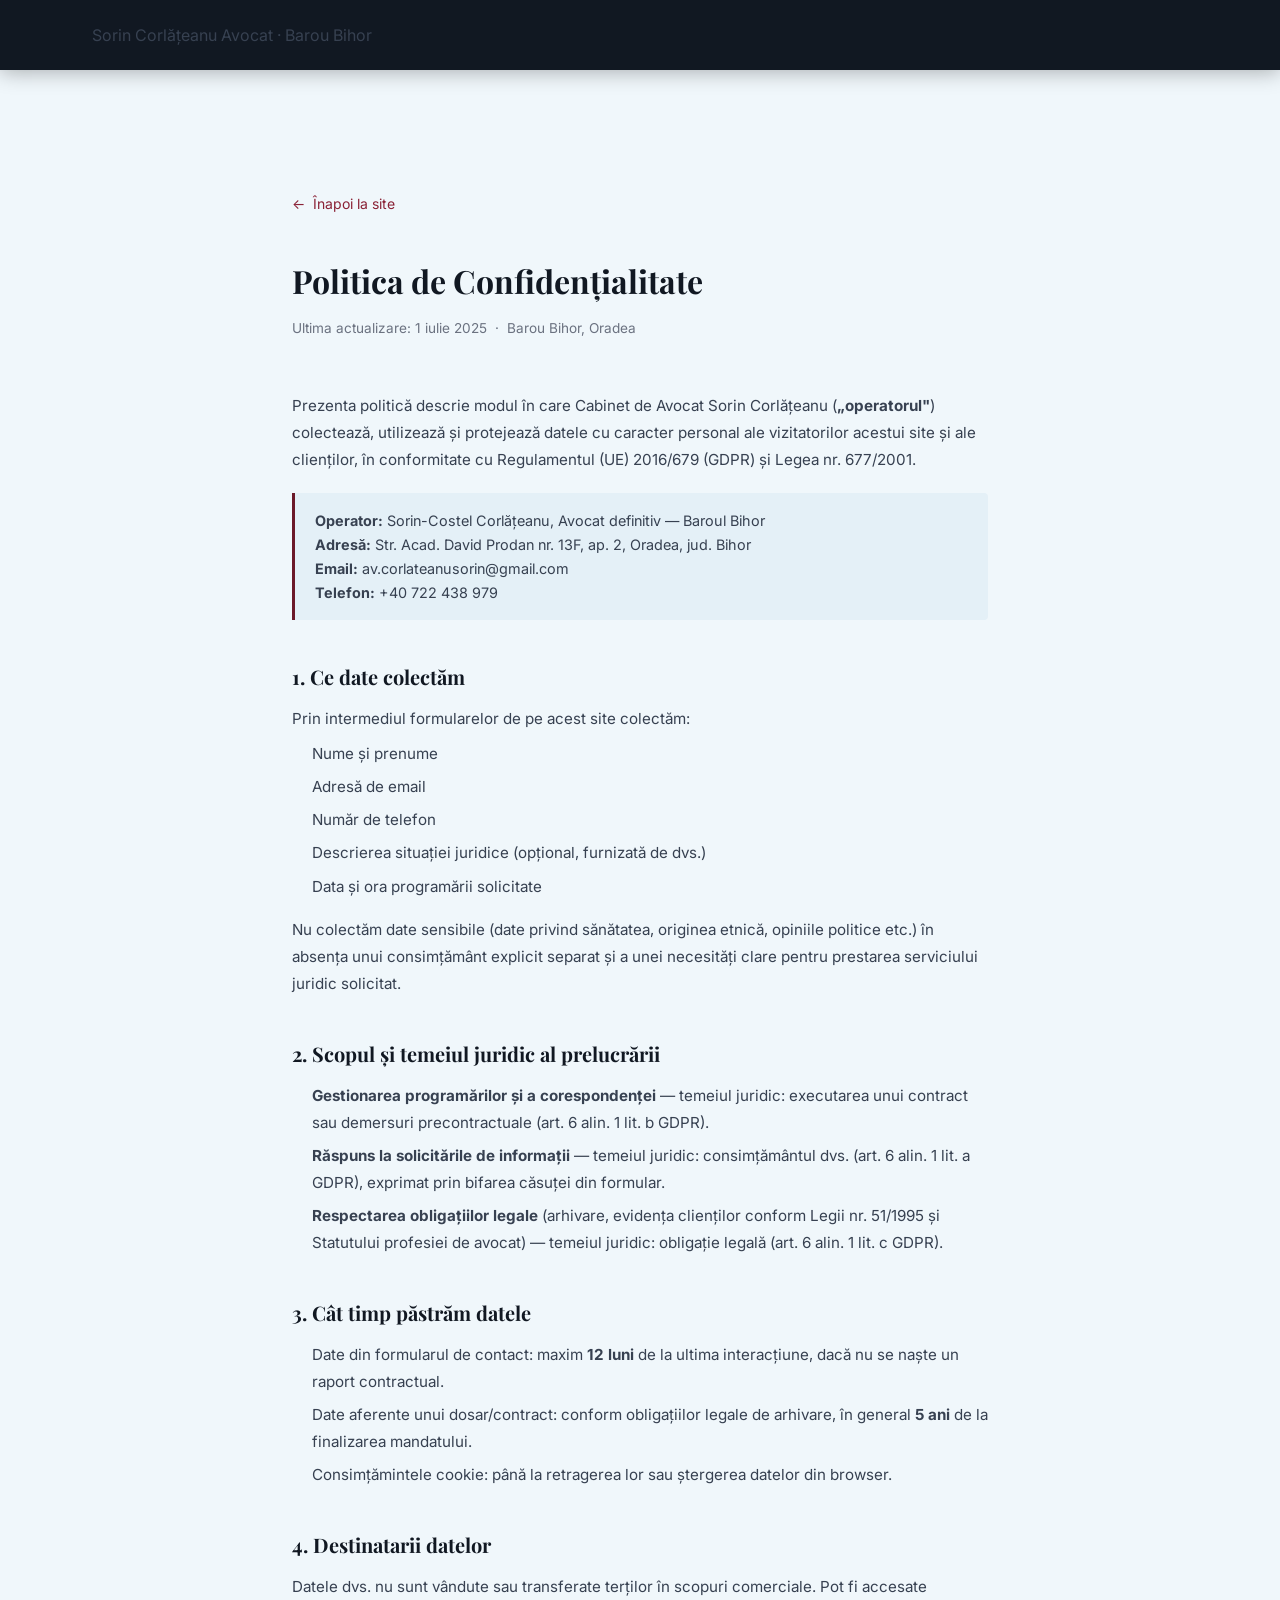
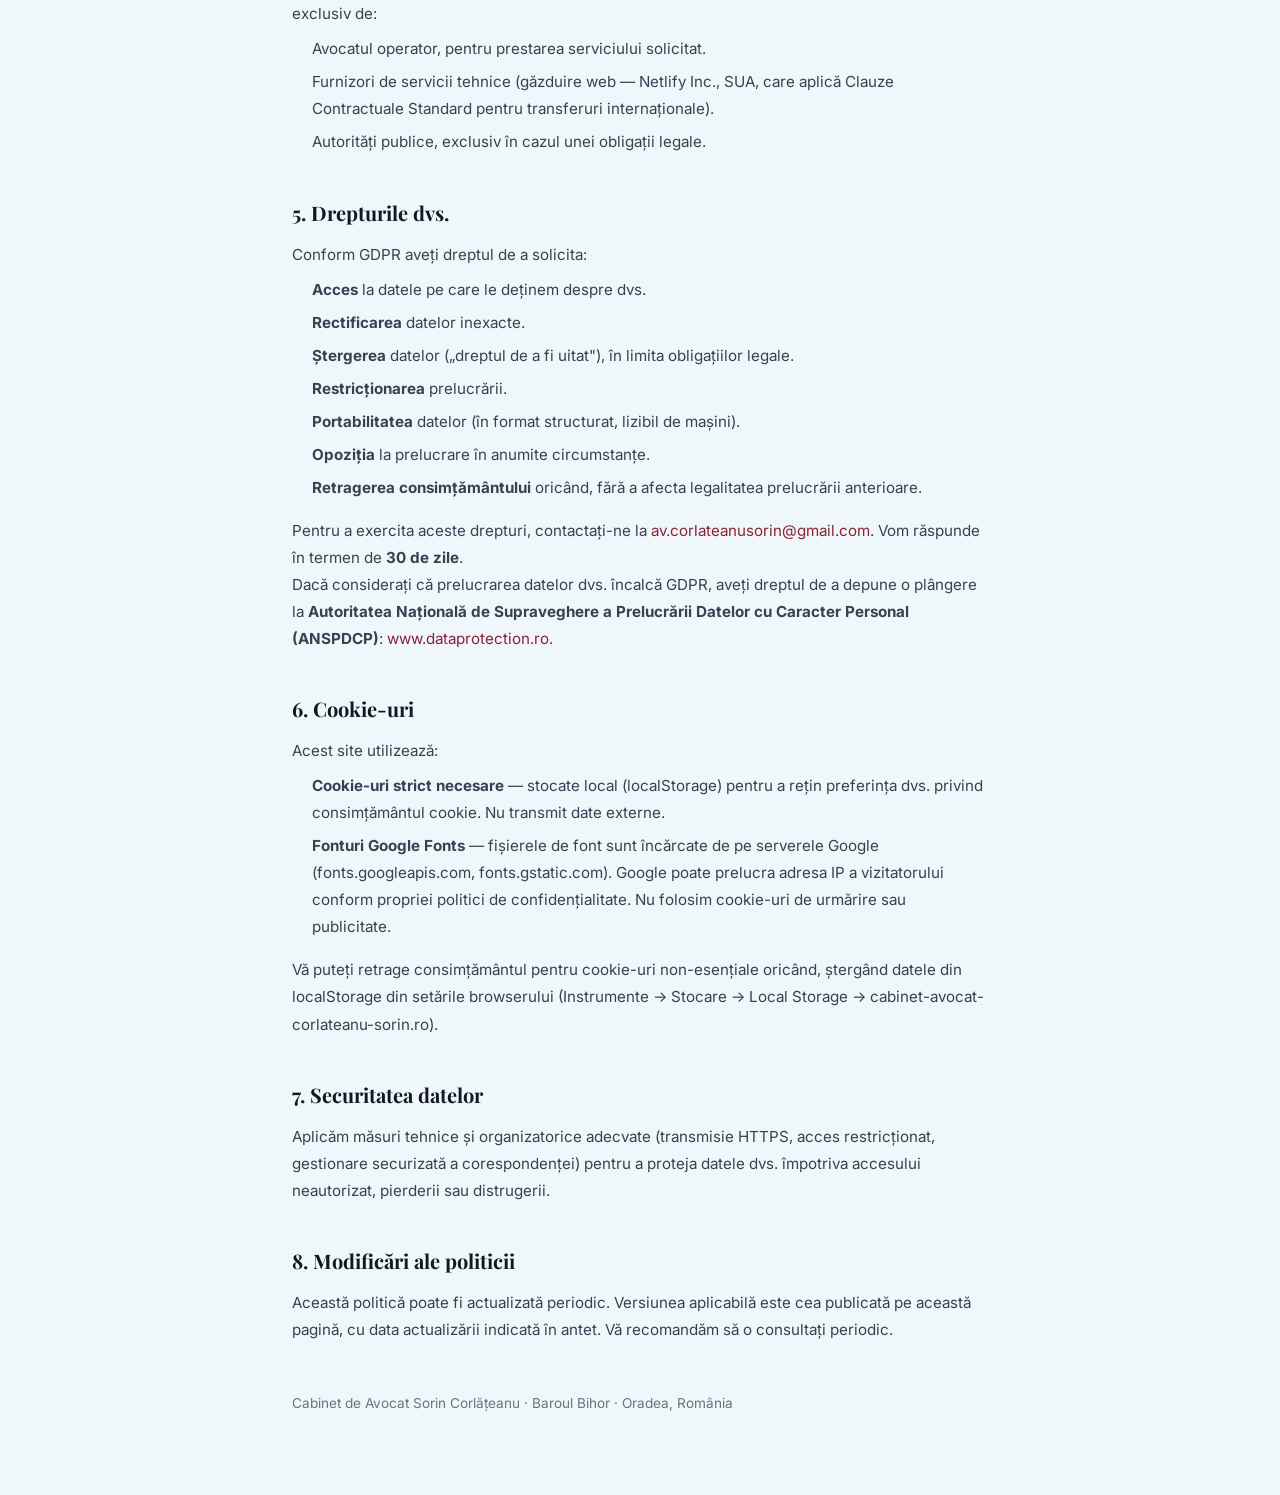
==== commit 55bd3ac8: "fix: domain name in cookie policy (cabinet-avocat-corlateanu-sorin.ro)" ====
--- a/politica-confidentialitate.html
+++ b/politica-confidentialitate.html
@@ -146,7 +146,7 @@
     <p>
       Vă puteți retrage consimțământul pentru cookie-uri non-esențiale oricând,
       ștergând datele din localStorage din setările browserului (Instrumente → Stocare →
-      Local Storage → corlateanusorin.ro).
+      Local Storage → cabinet-avocat-corlateanu-sorin.ro).
     </p>
 
     <h2>7. Securitatea datelor</h2>
--- a/css/style.css
+++ b/css/style.css
@@ -1001,6 +1001,14 @@
 }
 
 /* ============================================================
+   FORMSPREE
+   ============================================================ */
+.fs-field-error { display: block; font-size: 0.78rem; color: #c0392b; margin-top: 4px; }
+[data-fs-error]:not(:empty) { font-size: 0.85rem; color: #c0392b; padding: 10px 14px; background: #fdf2f2; border: 1px solid #f5c6cb; border-radius: var(--r-sm); margin-bottom: 16px; }
+[aria-invalid="true"] { border-color: #c0392b !important; }
+[data-fs-submit-btn]:disabled { opacity: 0.6; cursor: not-allowed; }
+
+/* ============================================================
    COOKIE BANNER
    ============================================================ */
 .cookie-banner {
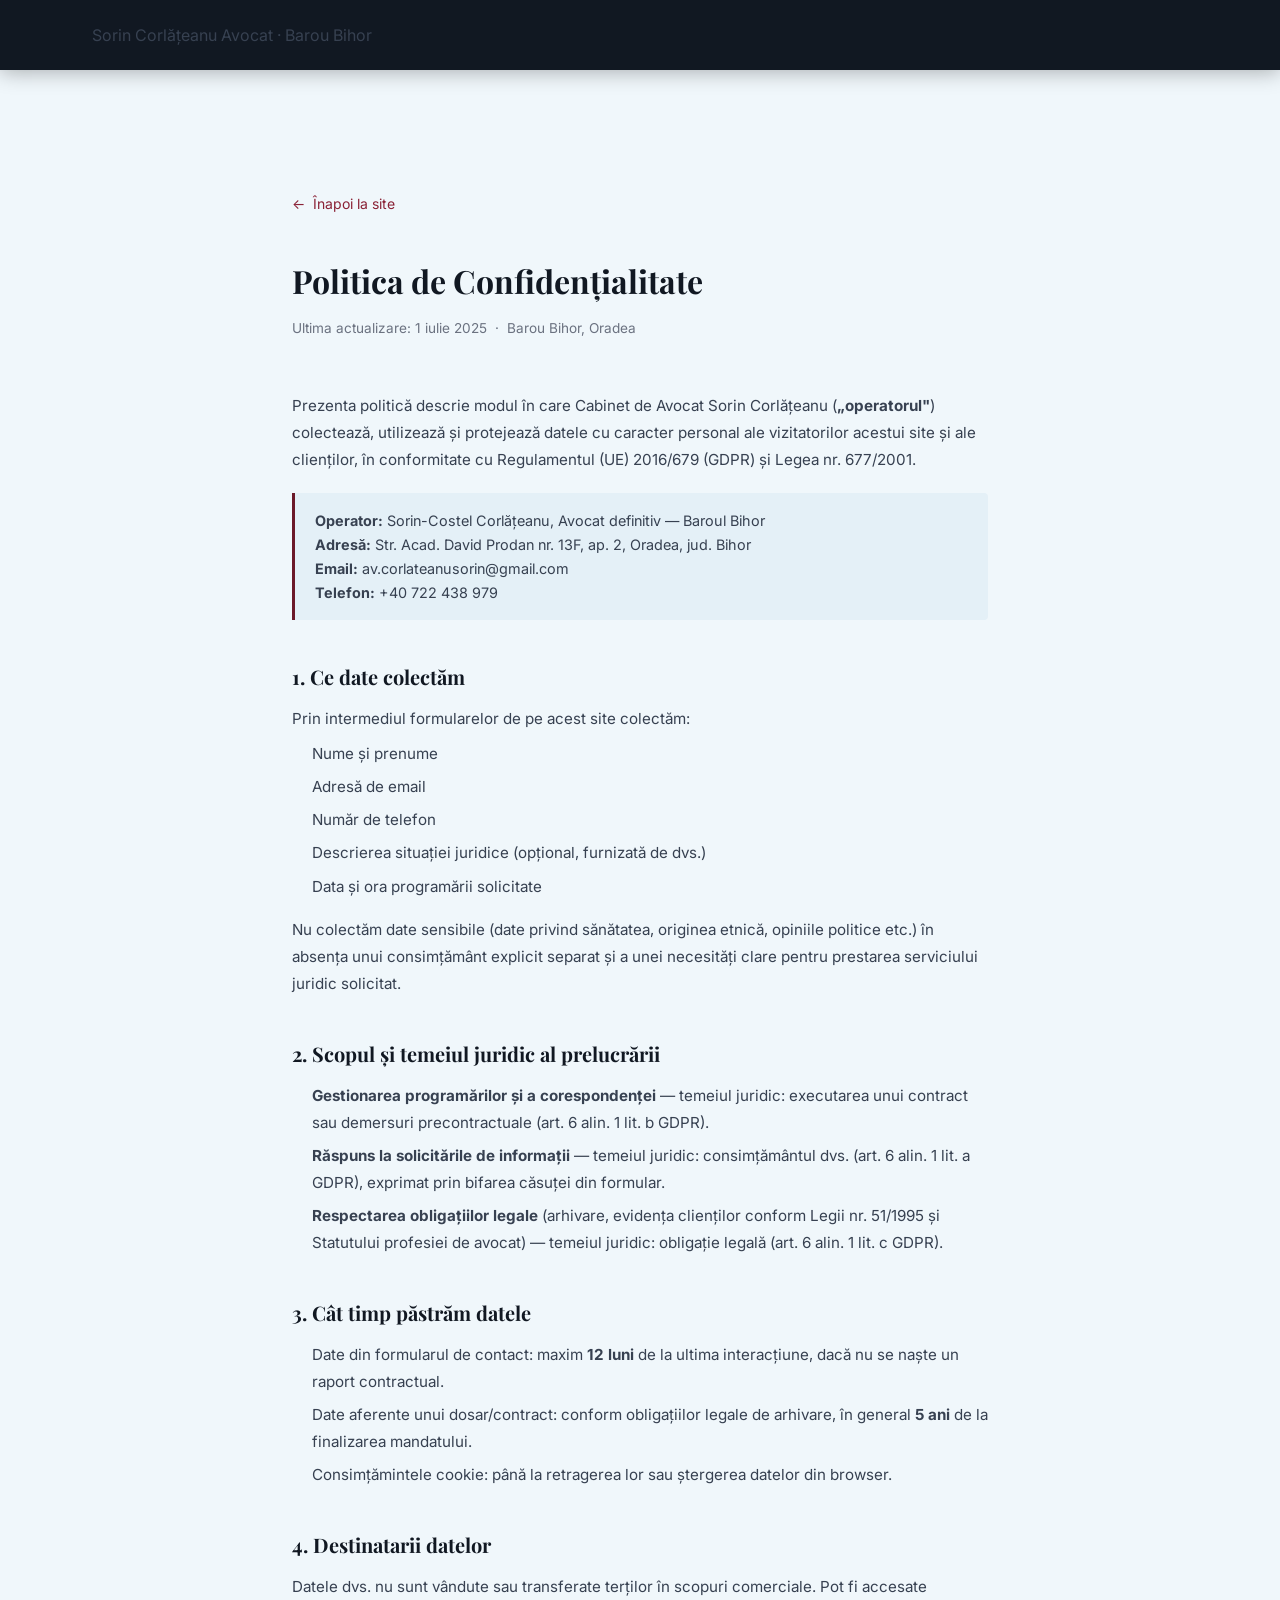
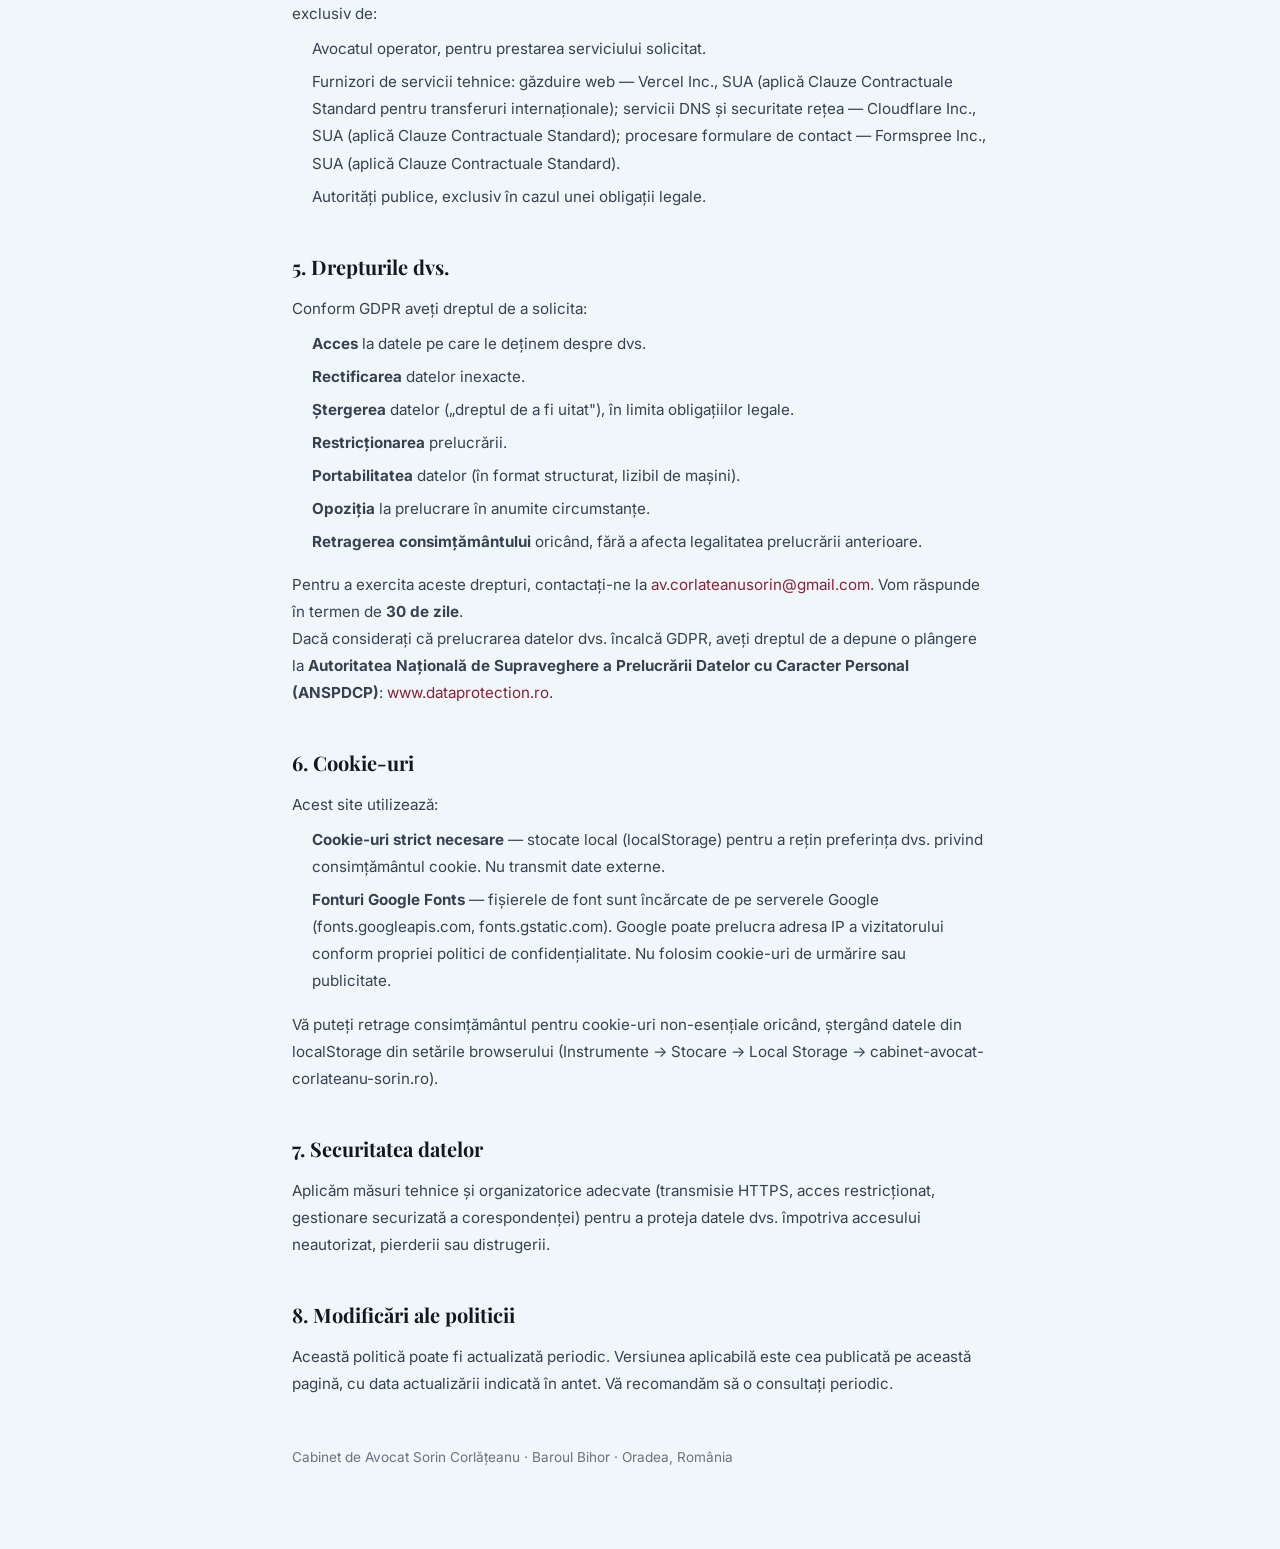
==== commit 43370674: "fix: update data processors — Netlify -> Vercel + Cloudflare + Formspree" ====
--- a/politica-confidentialitate.html
+++ b/politica-confidentialitate.html
@@ -103,7 +103,7 @@
     </p>
     <ul>
       <li>Avocatul operator, pentru prestarea serviciului solicitat.</li>
-      <li>Furnizori de servicii tehnice (găzduire web — Netlify Inc., SUA, care aplică Clauze Contractuale Standard pentru transferuri internaționale).</li>
+      <li>Furnizori de servicii tehnice: găzduire web — Vercel Inc., SUA (aplică Clauze Contractuale Standard pentru transferuri internaționale); servicii DNS și securitate rețea — Cloudflare Inc., SUA (aplică Clauze Contractuale Standard); procesare formulare de contact — Formspree Inc., SUA (aplică Clauze Contractuale Standard).</li>
       <li>Autorități publice, exclusiv în cazul unei obligații legale.</li>
     </ul>
 
--- a/css/style.css
+++ b/css/style.css
@@ -350,6 +350,14 @@
   align-items: start;
 }
 .despre-image-col { position: relative; }
+.despre-img {
+  width: 100%;
+  aspect-ratio: 3 / 4;
+  object-fit: cover;
+  object-position: center top;
+  border-radius: var(--r-lg);
+  display: block;
+}
 .image-placeholder {
   width: 100%;
   aspect-ratio: 3 / 4;
@@ -590,6 +598,8 @@
 .speta-badge.penal           { background: #fff0f0; color: #b83232; }
 .speta-badge.procesual       { background: #eff4ff; color: #3b6fcb; }
 .speta-badge.contraventional { background: #fff8ee; color: #9a5010; }
+.speta-badge.publicatie      { background: var(--gold-alpha); color: var(--gold-mid); }
+.speta-author { font-size: 0.8rem; color: var(--text-3); margin: 10px 0 0; display: flex; align-items: center; gap: 6px; }
 
 .speta-date { font-size: 0.74rem; color: var(--text-3); flex-shrink: 0; }
 .speta-title { font-family: var(--serif); font-size: 1rem; color: var(--text-1); line-height: 1.44; }
@@ -841,7 +851,17 @@
 /* ============================================================
    CONTACT
    ============================================================ */
-.contact { background: var(--bg-page); }
+.contact { background: var(--bg-page); padding-top: 64px; }
+.consult-note {
+  margin-top: 16px;
+  font-size: 0.83rem;
+  color: var(--text-3);
+  line-height: 1.6;
+  display: flex;
+  gap: 8px;
+  align-items: flex-start;
+}
+.consult-note i { color: var(--gold-mid); flex-shrink: 0; margin-top: 2px; }
 .contact-grid { display: grid; grid-template-columns: 340px 1fr; gap: 64px; align-items: start; }
 .contact-info { display: flex; flex-direction: column; gap: 26px; }
 .contact-item { display: flex; align-items: flex-start; gap: 14px; }
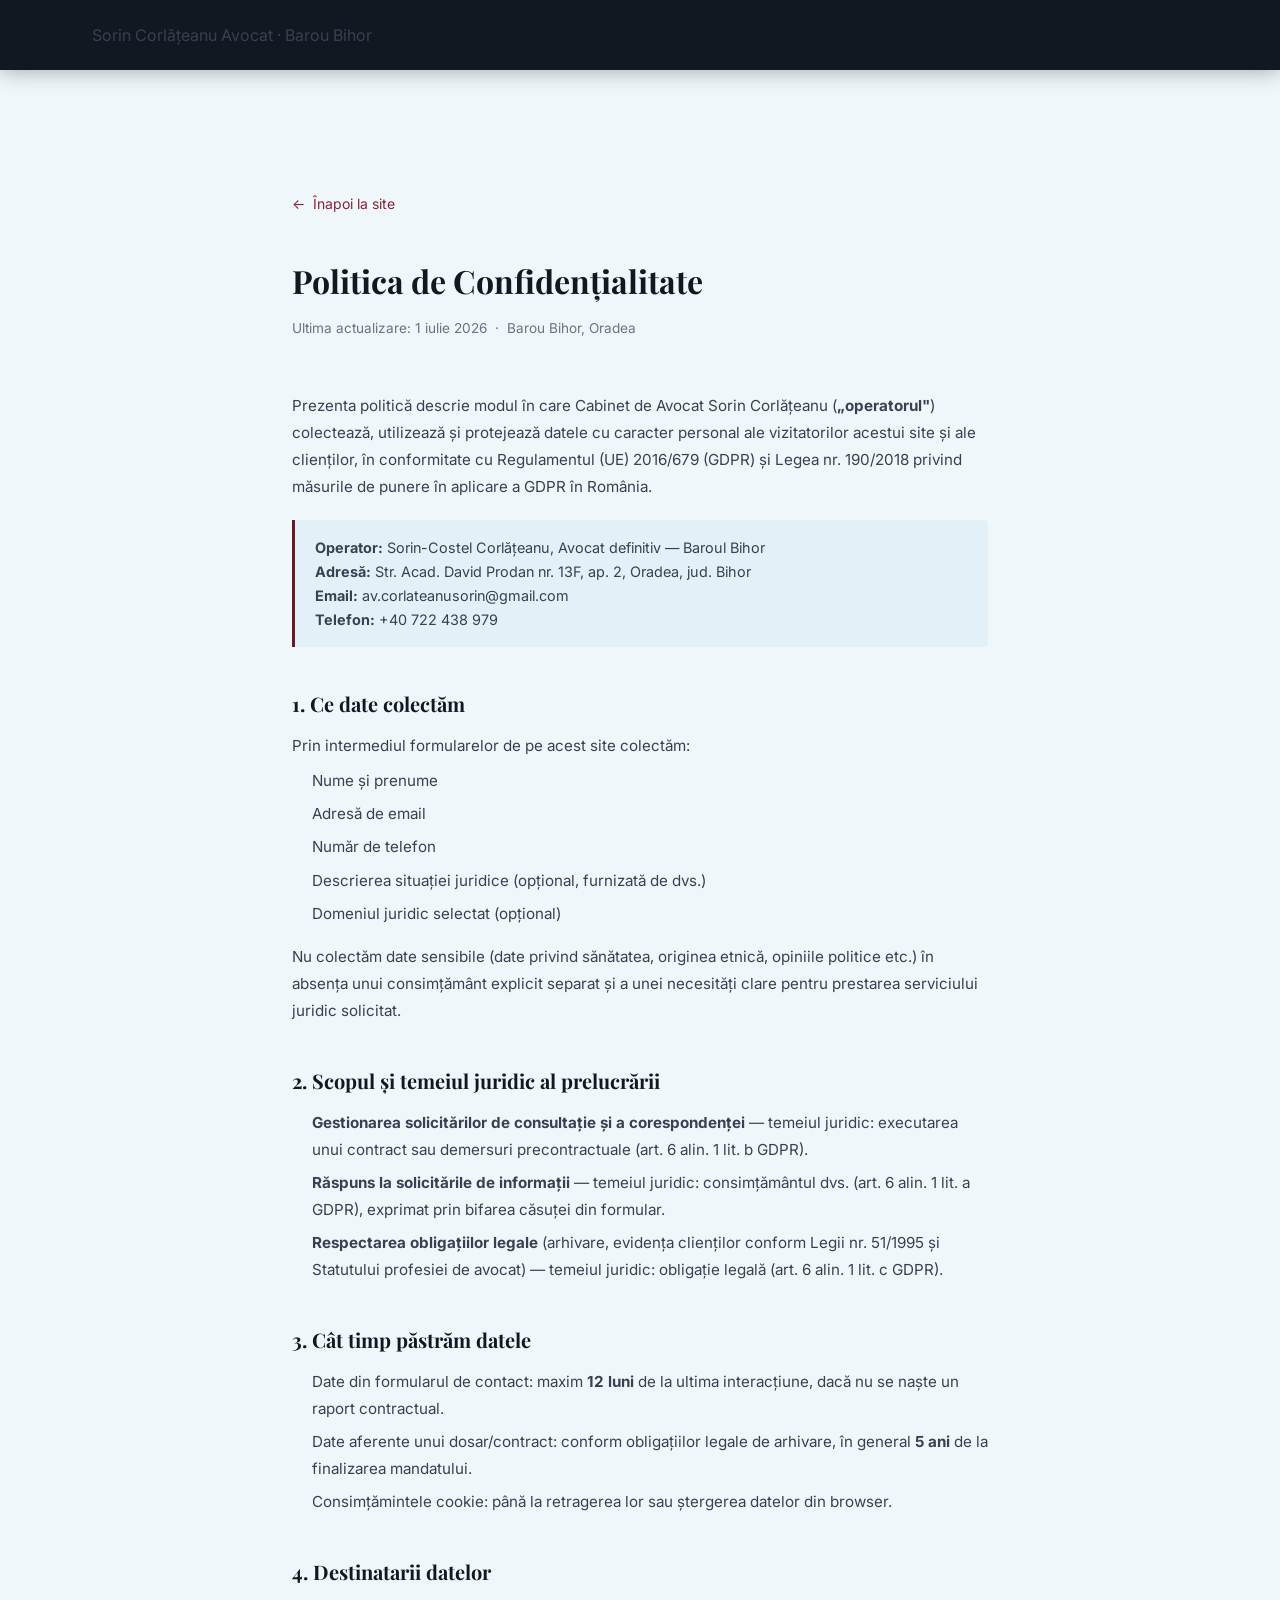
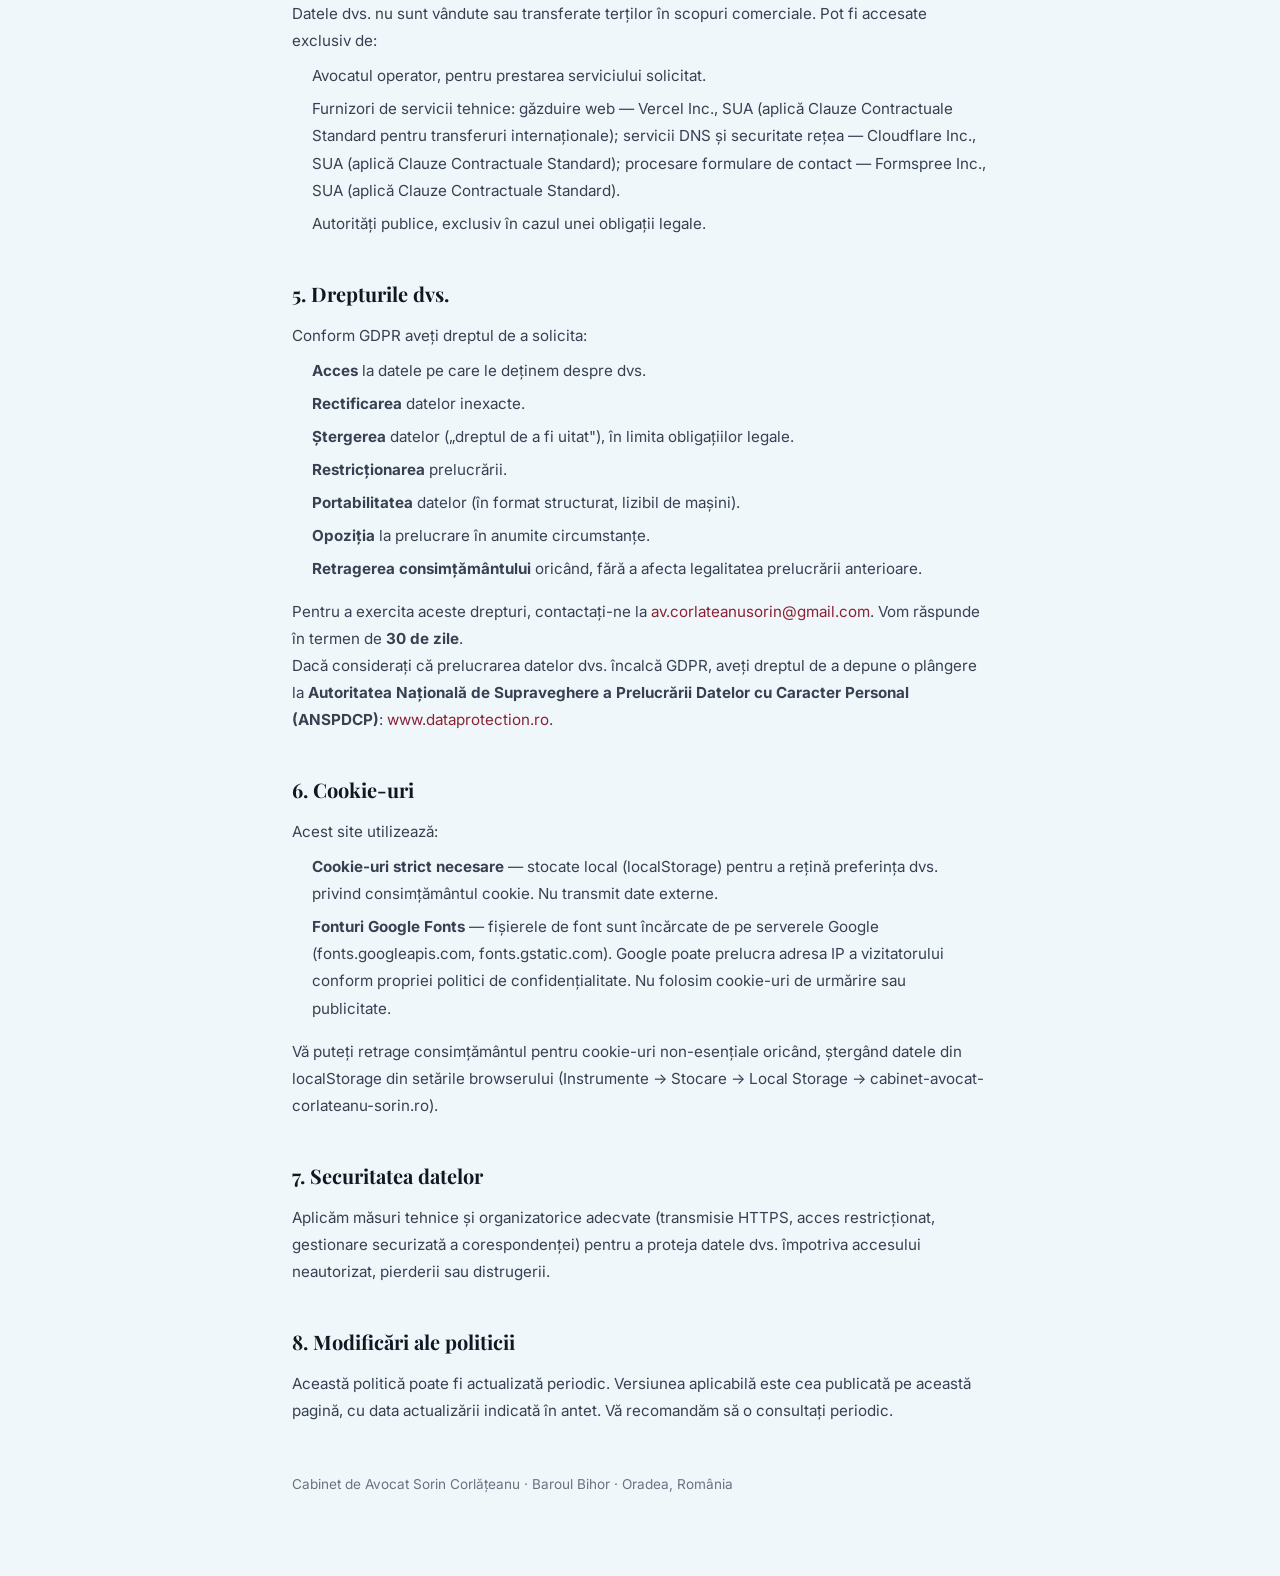
==== commit d1749a2b: "fix: privacy policy — correct date, law 677->190/2018, remove booking data, fix grammar" ====
--- a/politica-confidentialitate.html
+++ b/politica-confidentialitate.html
@@ -39,13 +39,13 @@
     <a href="index.html" class="back-link">Înapoi la site</a>
 
     <h1>Politica de Confidențialitate</h1>
-    <p class="meta">Ultima actualizare: 1 iulie 2025 &nbsp;·&nbsp; Barou Bihor, Oradea</p>
+    <p class="meta">Ultima actualizare: 1 iulie 2026 &nbsp;·&nbsp; Barou Bihor, Oradea</p>
 
     <p>
       Prezenta politică descrie modul în care Cabinet de Avocat Sorin Corlățeanu
       (<strong>„operatorul"</strong>) colectează, utilizează și protejează datele cu caracter
       personal ale vizitatorilor acestui site și ale clienților, în conformitate cu
-      Regulamentul (UE) 2016/679 (GDPR) și Legea nr. 677/2001.
+      Regulamentul (UE) 2016/679 (GDPR) și Legea nr. 190/2018 privind măsurile de punere în aplicare a GDPR în România.
     </p>
 
     <div class="highlight-box">
@@ -62,7 +62,7 @@
       <li>Adresă de email</li>
       <li>Număr de telefon</li>
       <li>Descrierea situației juridice (opțional, furnizată de dvs.)</li>
-      <li>Data și ora programării solicitate</li>
+      <li>Domeniul juridic selectat (opțional)</li>
     </ul>
     <p>
       Nu colectăm date sensibile (date privind sănătatea, originea etnică, opiniile politice etc.)
@@ -73,7 +73,7 @@
     <h2>2. Scopul și temeiul juridic al prelucrării</h2>
     <ul>
       <li>
-        <strong>Gestionarea programărilor și a corespondenței</strong> —
+        <strong>Gestionarea solicitărilor de consultație și a corespondenței</strong> —
         temeiul juridic: executarea unui contract sau demersuri precontractuale
         (art. 6 alin. 1 lit. b GDPR).
       </li>
@@ -133,7 +133,7 @@
     <p>Acest site utilizează:</p>
     <ul>
       <li>
-        <strong>Cookie-uri strict necesare</strong> — stocate local (localStorage) pentru a rețin
+        <strong>Cookie-uri strict necesare</strong> — stocate local (localStorage) pentru a rețină
         preferința dvs. privind consimțământul cookie. Nu transmit date externe.
       </li>
       <li>
